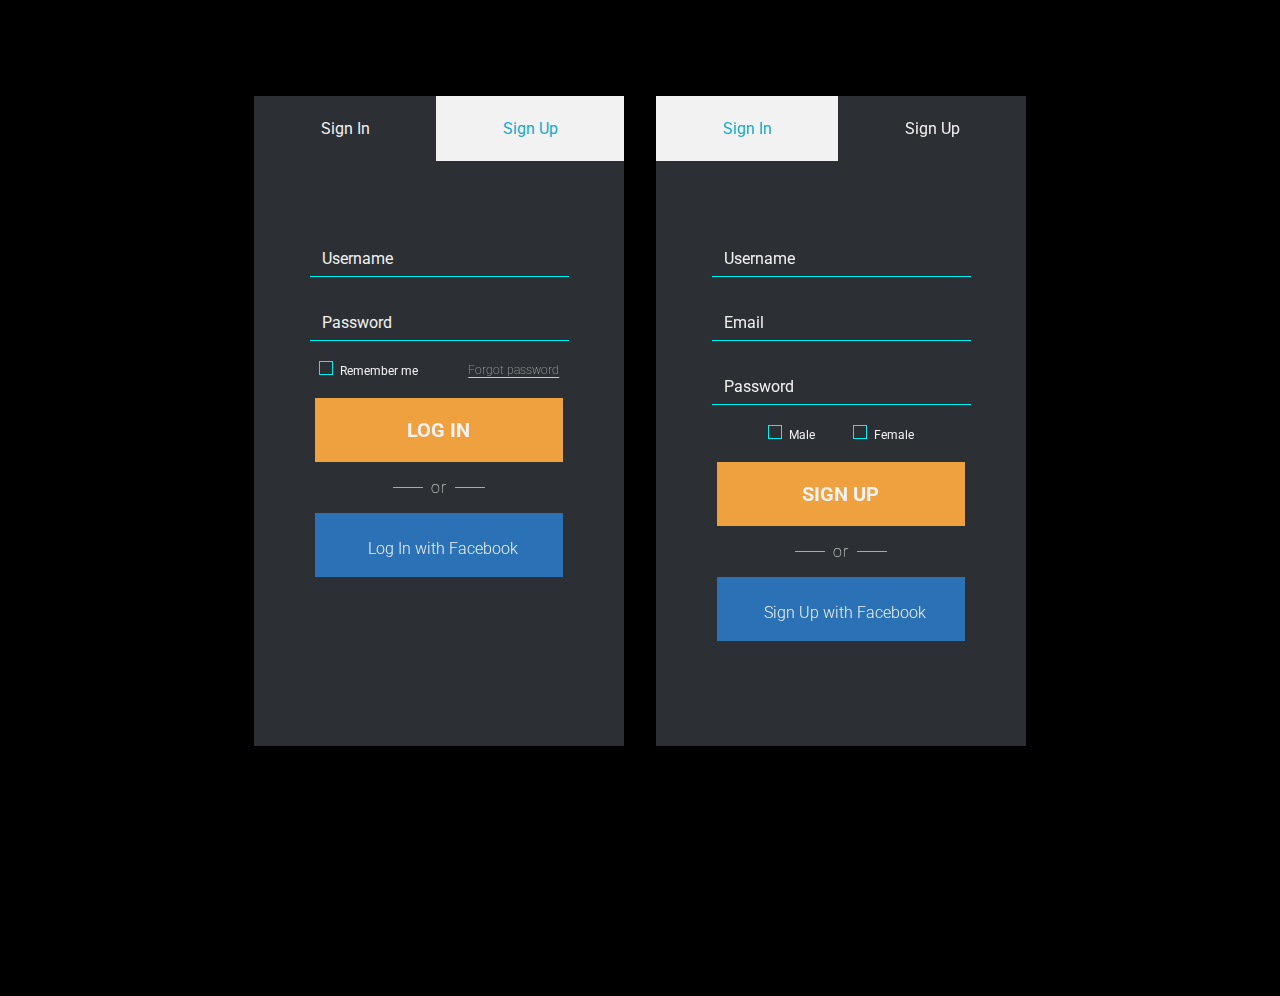
==== day1_signIn/index.html @ b745063f "version 1 complete" ====
<!DOCTYPE html>
<html lang="en">
<head>
  <meta charset="UTF-8">
  <meta http-equiv="X-UA-Compatible" content="IE=edge">
  <meta name="viewport" content="width=device-width, initial-scale=1.0">
  <link rel="stylesheet" href="https://cdnjs.cloudflare.com/ajax/libs/font-awesome/6.2.0/css/all.css" integrity="sha512-HHsOC+h3najWR7OKiGZtfhFIEzg5VRIPde0kB0bG2QRidTQqf+sbfcxCTB16AcFB93xMjnBIKE29/MjdzXE+qw==" crossorigin="anonymous" referrerpolicy="no-referrer" />

  <link rel="stylesheet" href="style.css">
  <title>Day 1 || Sign Up Authentication</title>
</head>
<body>

  <div class="grid-container">

    <div class="side">
      <header class="header">
        <div class="tab">
          <h4>Sign In</h4></div>
        <div class="tab tab-light">
          <h4>Sign Up</h4>
        </div>
      </header>
      
      <form method="post" class="input-form">
  
        <div class="input-group">
        <input class="input-field" type="text" id="name" name="username" placeholder="Username"> 
        <i class="fa-regular fa-user"></i>
        </div>
  
        <div class="input-group">
          <input class="input-field" type="password" id="password" name="password" placeholder="Password">
          <i class="fa fa-lock"></i>
        </div>
  
        <div class="input-options no-border">
          <div>
          <input type="checkbox" id="rememberme" name="rememberme">
          <label for="checkbox">Remember me</label>
          </div>
          <a href="/passwordreset">Forgot password</a>
        </div>
        <button type="submit" class="btn btn-yellow">Log In</button>
       
        <div class="seperator">
          <div class="line-break"></div>
          <div class="seperator-text">or</div>
          <div class="line-break"></div>
        </div>
    
        <button class="btn btn-blue">
          <i class="fa-brands fa-facebook-f"></i>
          Log In with Facebook</button>
      </form>
      </div>

      <div class="side">
        <header class="header">
          <div class="tab tab-light">
            <h4>Sign In</h4></div>
          <div class="tab">
            <h4>Sign Up</h4>
          </div>
        </header>
        
        <form method="post" class="input-form">
    
          <div class="input-group">
          <input class="input-field" type="text" id="name" name="username" placeholder="Username"> 
          <i class="fa-regular fa-user"></i>
          </div>
    
          <div class="input-group">
            <input class="input-field" type="email" id="email" name="email" placeholder="Email">
            <i class="fa-regular fa-envelope"></i>
          </div>

          <div class="input-group">
            <input class="input-field" type="password" id="password" name="password" placeholder="Password">
            <i class="fa fa-lock"></i>
          </div>
    
          <div class="input-options gender no-border">
            <div>
            <input type="checkbox" id="male" name="male">
            <label for="checkbox">Male</label>
            </div>
            <div>
              <input type="checkbox" id="female" name="female">
              <label for="checkbox">Female</label>
              </div>
           
          </div>
          <button type="submit" class="btn btn-yellow">Sign Up</button>
         
          <div class="seperator">
            <div class="line-break"></div>
            <div class="seperator-text">or</div>
            <div class="line-break"></div>
          </div>
      
          <button class="btn btn-blue">
            <i class="fa-brands fa-facebook-f"></i>
            Sign Up with Facebook</button>
        </form>
        </div>
   

      </div>

</body>
</html>
---- day1_signIn/style.css ----
@import url('https://fonts.googleapis.com/css2?family=Rubik:wght@300;400;500&display=swap');
@import url('https://fonts.googleapis.com/css2?family=Roboto:wght@100;300;400&display=swap');

:root {
  /*Font Family*/
  --ffRubik:'Rubik', sans-serif;
  --ffRoboto:'Roboto', sans-serif;
 

  /*Colors */
  --clrBgDark:#23383E;
  --clrBrown:#443d37;

  /*Font Size*/
  --fsBody:16px;
}

*{
  margin:0;
  padding:0;
  box-sizing: border-box;
  box-sizing: border-box;
}

::placeholder {
  color:#fff;
  opacity: 1;
}

button,
form,
input {
  font-family: inherit;
  font-size: 16px;
  font-weight: 400;
}

h1,h2,h3,h4,h5{
  font-weight: 400;
}

a{
  color:#fff;
  font-weight: 100;
  opacity: 0.8;
  text-underline-offset: 3px;
}

.btn {
  color:#fff;
  border:none;
  width: 67%;
  height:4rem;
  font-size: 16px;
  font-weight: 300;
  cursor: pointer;
}

.btn-yellow {
  background: #fca943;
  text-transform: uppercase;
  font-weight:bolder;
  font-size: 20px;
}

.btn-blue{
  background:#2e78bf;
}

.btn-blue i {
  margin-right: 0.5rem;
  font-size: 25px;
}

body {
  height: 100vh;
  font-family:var(--ffRoboto);
  background-color: #000;
  font-size:var(--fsBody);
  background-image: url('./images/joseph-barrientos-oQl0eVYd_n8-unsplash.jpg');
  background-repeat: none;
  background-position: center;
  color:#fff;
}

.grid-container {
  display: grid;
  grid-template-columns: repeat(2,370px);
  gap:2rem;
  justify-content: center;
  margin-top:6rem;
  opacity:0.95;
}

@media (max-width:800px){
  .grid-container{
    grid-template-columns: repeat(1,370px);
   margin-top: .5rem;
  }
}

.side{
  width: 370px;
  height:650px;
  background:#2f3237;
  display: flex;
  flex-direction: column;
}

.header{
 display: flex;
 margin-bottom: 5rem;
}

.tab {
  background:#2f3237;

  flex-grow: 1;
  border:none;
  padding:1.45rem 0;
  text-align:center;
}

.tab-light{
  background: #fff;
  color:#18b3da;
}

.input-form{
  display: flex;
  flex-direction: column;
  align-items: center;
}

.input-group{
  width: 70%;
  display: flex;
  justify-content: space-between;
  padding:0.5rem 0.75rem;
  margin-bottom: 1.75rem;
  border-bottom: 1px solid cyan;
}

input {
  border:none;
  background: transparent;
}

.input-field {
  border-bottom: 1px cyan;
}

.no-border {
  border:none;
}

.input-options {
  width: 65%;
  margin-top: -0.5rem;
  font-size: 12px;
  display: flex;
  justify-content:space-between;
  align-items: center;
  margin-bottom: 1.25rem;
}

.gender {
  width: 50%;
  justify-content: space-around;
}

input[type="checkbox"] {
  appearance: none;
  height:14px;
  width: 14px;
  border:1px solid cyan;
  cursor: pointer;
  margin-right: 0.25rem;
}

input[type="checkbox"]:checked {
  appearance:checkbox;
}

.seperator{
  margin: 1rem auto;
  display: flex;
  align-items: center;  
}

.seperator-text{
margin:0 .5rem;
font-weight: 100;
letter-spacing: 1px;
}


.line-break{
  height: 1px;
  width: 30px;
  background: cyan;
}
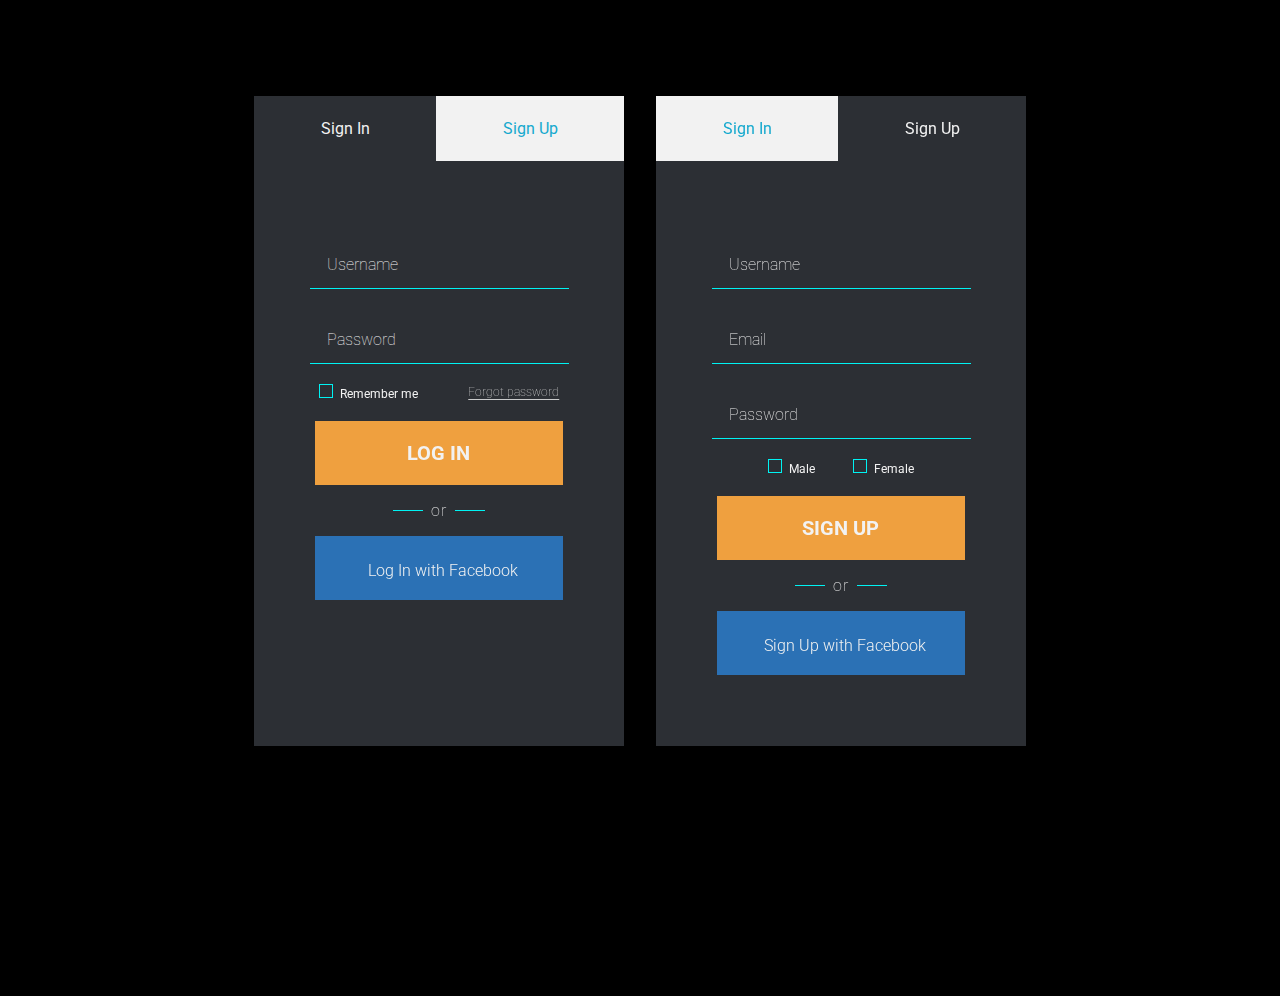
==== commit b9ed8976: "added one check only functionality" ====
--- a/day1_signIn/index.html
+++ b/day1_signIn/index.html
@@ -25,19 +25,19 @@
       <form method="post" class="input-form">
   
         <div class="input-group">
-        <input class="input-field" type="text" id="name" name="username" placeholder="Username"> 
+        <input class="input-field" type="text" id="username" name="username" placeholder="Username"> 
         <i class="fa-regular fa-user"></i>
         </div>
   
         <div class="input-group">
-          <input class="input-field" type="password" id="password" name="password" placeholder="Password">
+          <input class="input-field" type="password" id="userpassword" name="password" placeholder="Password">
           <i class="fa fa-lock"></i>
         </div>
   
         <div class="input-options no-border">
           <div>
           <input type="checkbox" id="rememberme" name="rememberme">
-          <label for="checkbox">Remember me</label>
+          <label for="rememberme">Remember me</label>
           </div>
           <a href="/passwordreset">Forgot password</a>
         </div>
@@ -83,12 +83,12 @@
     
           <div class="input-options gender no-border">
             <div>
-            <input type="checkbox" id="male" name="male">
-            <label for="checkbox">Male</label>
+            <input type="checkbox" id="male" name="gender-check">
+            <label for="male">Male</label>
             </div>
             <div>
-              <input type="checkbox" id="female" name="female">
-              <label for="checkbox">Female</label>
+              <input type="checkbox" id="female" name="gender-check">
+              <label for="female">Female</label>
               </div>
            
           </div>
@@ -109,5 +109,10 @@
 
       </div>
 
+
+
+
+
+      <script src="./script.js"></script>
 </body>
 </html>--- a/day1_signIn/style.css
+++ b/day1_signIn/style.css
@@ -144,6 +144,15 @@
 input {
   border:none;
   background: transparent;
+  color:#fff;
+  padding:0.35rem;
+  border-radius: 5px;
+  font-weight: 100;
+}
+
+input:focus{
+outline:1px solid cyan;
+
 }
 
 .input-field {
@@ -176,10 +185,12 @@
   border:1px solid cyan;
   cursor: pointer;
   margin-right: 0.25rem;
+  border-radius:0;
 }
 
 input[type="checkbox"]:checked {
   appearance:checkbox;
+  accent-color:#2f3237;
 }
 
 .seperator{
